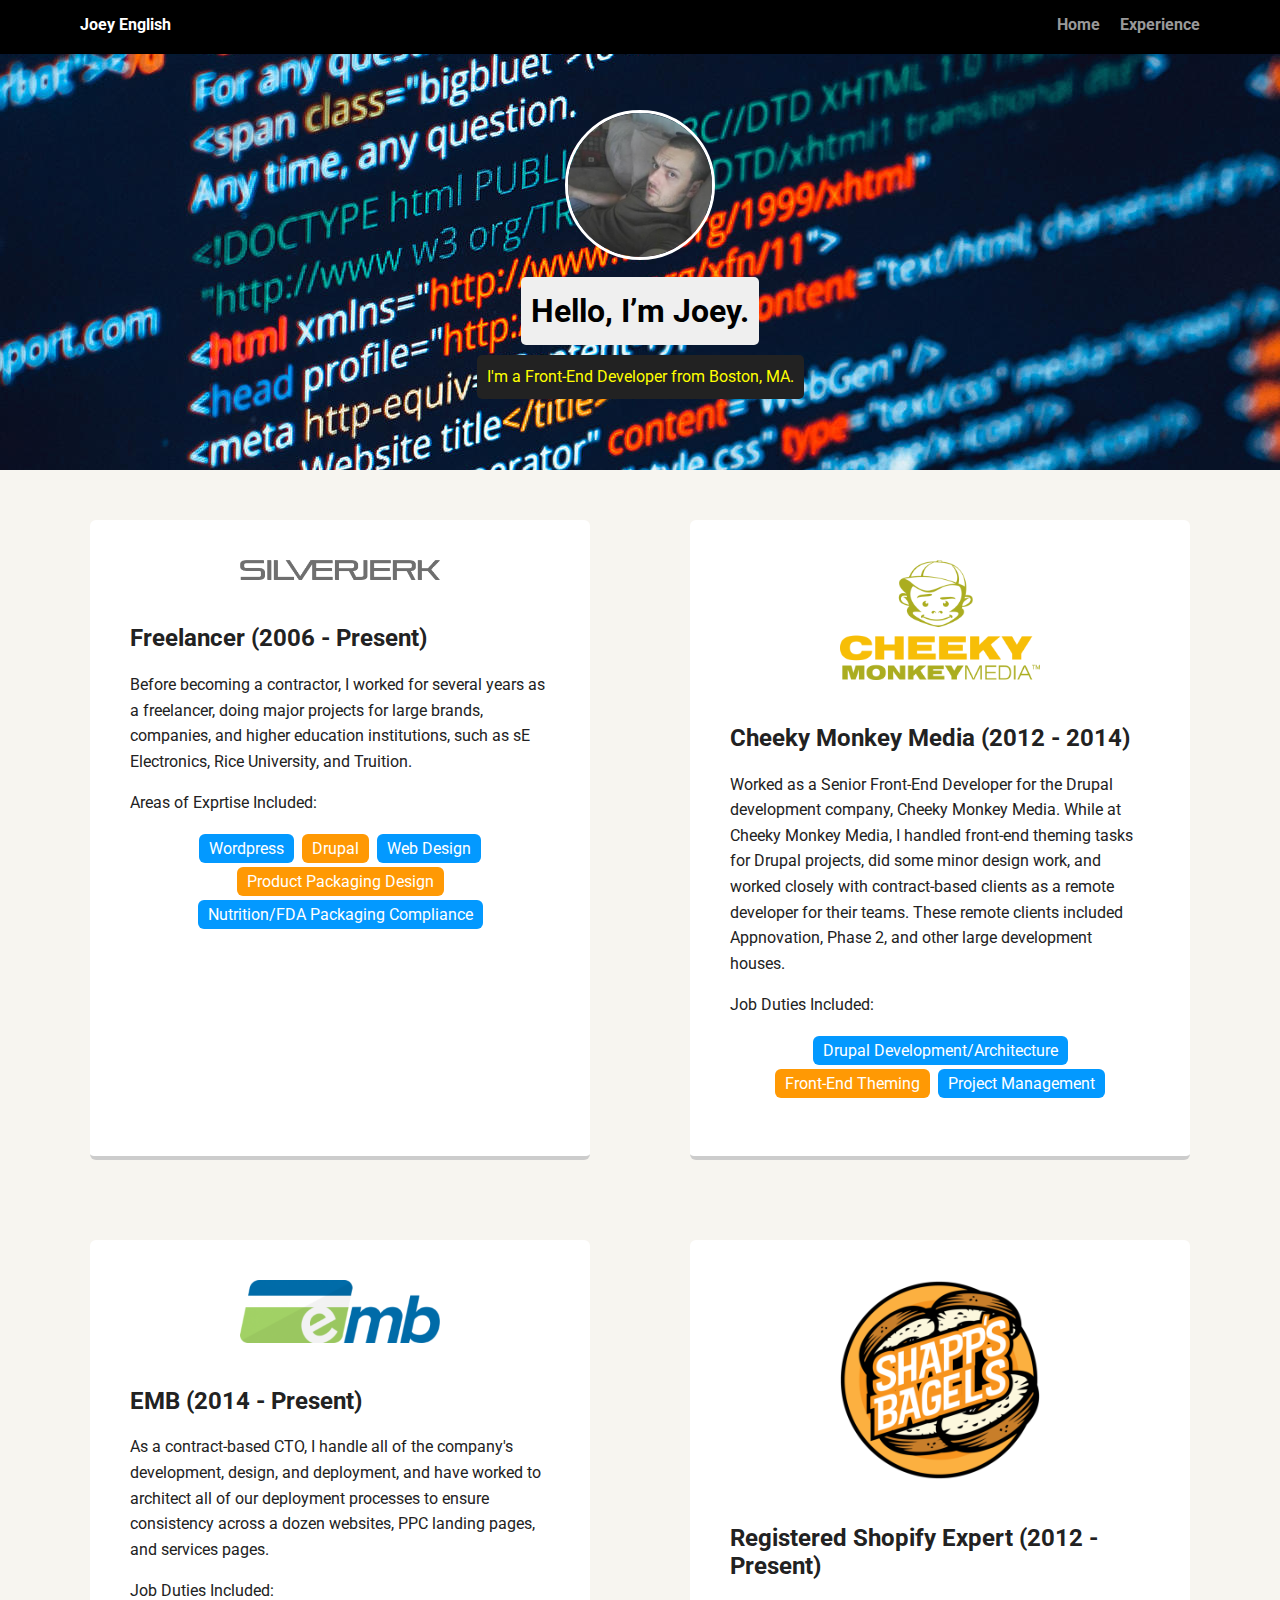
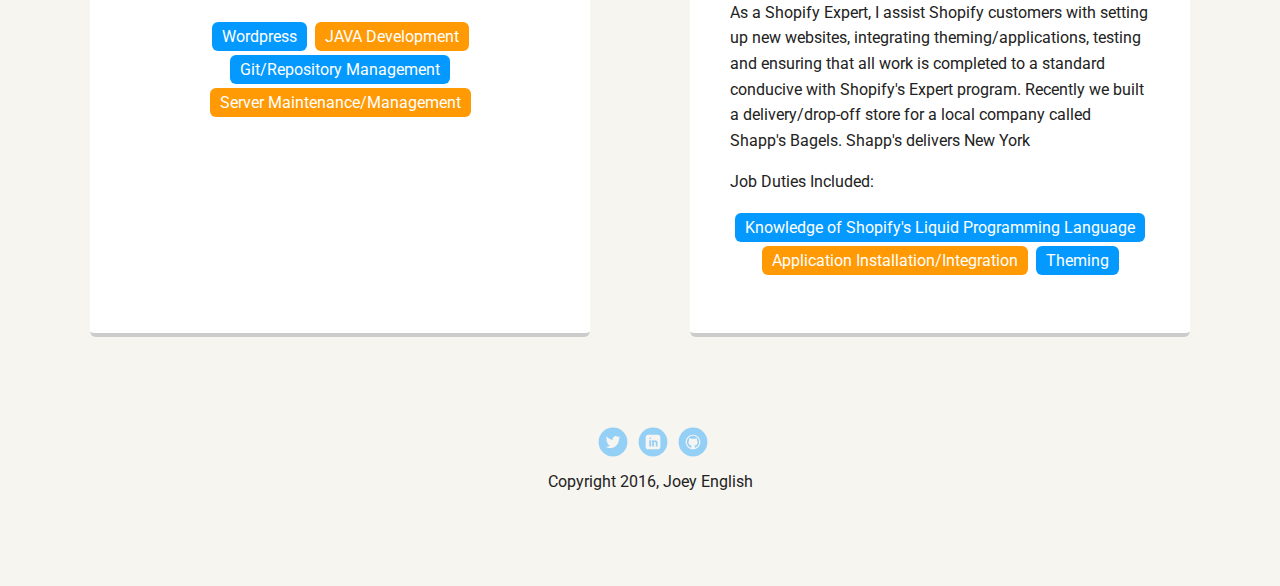
==== experience.html @ e80e9068 "Commiting Portfolio Project" ====
<!doctype html>
<html lang="en">
<head>
  <meta charset="utf-8">
  <title>Joey English's Profile</title>
  <meta name="viewport" content="width=device-width, initial-scale=1.0">
  <link rel="stylesheet" href="styles.css">
  <link href="https://fonts.googleapis.com/css?family=Muli%7CRoboto:400,300,500,700,900" rel="stylesheet"></head>
  <body class="experience-page">

    <div class="main-nav">
        <ul class="nav">
          <li class="name">Joey English</li>
          <li><a href="index.html">Home</a></li>
          <li><a href="experience.html">Experience</a></li>
        </ul>
    </div>

    <header>
      <img src="images/profile-image.jpeg" alt="Profile Image of Joey English" class="profile-image">
      <h1 class="tag name">Hello, I’m Joey.</h1>
      <p class="tag location">I'm a Front-End Developer from Boston, MA.</p>
    </header>

    <main class="flex">
      <div class="card">
        <div class="company-logo">
          <img src="images/svjk-logo.png" alt="Logo for Silverjerk">
        </div>
        <h2>Freelancer (2006 - Present)</h2>
        <p>Before becoming a contractor, I worked for several years as a freelancer, doing major projects for large brands, companies, and higher education institutions, such as sE Electronics, Rice University, and Truition.</p>
        <p>Areas of Exprtise Included:</p>
        <ul class="skills">
          <li>Wordpress</li>
          <li>Drupal</li>
          <li>Web Design</li>
          <li>Product Packaging Design</li>
          <li>Nutrition/FDA Packaging Compliance</li>
        </ul>
      </div> 

      <div class="card">
        <div class="company-logo">
          <img src="images/cmm-logo.png" alt="Logo for Cheeky Monkey Media">
        </div>
        <h2>Cheeky Monkey Media (2012 - 2014)</h2>
        <p>Worked as a Senior Front-End Developer for the Drupal development company, Cheeky Monkey Media. While at Cheeky Monkey Media, I handled front-end theming tasks for Drupal projects, did some minor design work, and worked closely with contract-based clients as a remote developer for their teams. These remote clients included Appnovation, Phase 2, and other large development houses.</p>
        <p>Job Duties Included:</p>
        <ul class="skills">
          <li>Drupal Development/Architecture</li>
          <li>Front-End Theming</li>
          <li>Project Management</li>
        </ul>
      </div> 
    </main>

    <main class="flex">
      <div class="card">
        <div class="company-logo">
          <img src="images/emb-logo.png" alt="Logo for Emerchantbroker">
        </div>
        <h2>EMB (2014 - Present)</h2>
        <p>As a contract-based CTO, I handle all of the company's development, design, and deployment, and have worked to architect all of our deployment processes to ensure consistency across a dozen websites, PPC landing pages, and services pages.</p>
        <p>Job Duties Included:</p>
        <ul class="skills">
          <li>Wordpress</li>
          <li>JAVA Development</li>
          <li>Git/Repository Management</li>
          <li>Server Maintenance/Management</li>
        </ul>
      </div> 

      <div class="card">
        <div class="company-logo">
          <img src="images/shapps-logo.png" alt="Logo for Shapp's Bagels">
        </div>
        <h2>Registered Shopify Expert (2012 - Present)</h2>
        <p>As a Shopify Expert, I assist Shopify customers with setting up new websites, integrating theming/applications, testing and ensuring that all work is completed to a standard conducive with Shopify's Expert program. Recently we built a delivery/drop-off store for a local company called Shapp's Bagels. Shapp's delivers New York </p>
        <p>Job Duties Included:</p>
        <ul class="skills">
          <li>Knowledge of Shopify's Liquid Programming Language</li>
          <li>Application Installation/Integration</li>
          <li>Theming</li>
        </ul>
      </div> 
    </main>   

    <footer>
      <ul>
        <li><a href="http://twitter.com/silverjerk" class="social twitter">Twitter</a></li>
        <li><a href="https://www.linkedin.com/in/silverjerk" class="social linkedin">LinkedIn</a></li>
        <li><a href="https://github.com/silverjerk" class="social github">Github</a></li>
      </ul>
      <p class="copyright">Copyright 2016, Joey English</p>
    </footer>
  </body>
  </html>
---- styles.css ----
/* Global Layout Set-up */
* { 
  box-sizing: border-box;
}

img {
  max-width:100%;
}
  
body {
  margin: 0;
  padding: 0;
  text-align: center;
  font-family: 'Roboto', sans-serif;
  color: #222;
  background: #f7f5f0;
}
/* Link Styles */

a {
  text-decoration: none;
  color: #999;
}
a:hover {
  color: #6633ff;
}

/* Section Styles */

.main-nav {
  width: 100%;
  background: black;
  min-height: 30px;
  padding: 10px;
  position: fixed;
  text-align: center;
}
.nav {
  display: flex;
  justify-content: space-around;
  font-weight: 700;
  list-style-type: none;
  margin: 0 auto;
  padding: 0;
}

.nav .name {
    display: block;
    margin-right: auto;
    color: white;
}
.nav li {
  padding: 5px 10px 10px 10px;
}
.nav a {
  transition: all .5s;
}
.nav a:hover {
  color: white
}

header {
  text-align: center;
  background: url('images/boston.jpg') no-repeat top center ;
  background-size: cover;
  overflow: hidden;
  padding-top: 60px;
}
body.experience-page header {
  background: url('images/experience-header.jpg') no-repeat top center ;
}
header {
  line-height: 1.5;
}
header .profile-image {
  margin-top: 50px;
  width: 150px;
  height: 150px;
  border-radius: 50%;
  border: 3px solid white;
  transition: all .5s;
}
header .profile-image:hover {
  transform: scale(1.2) rotate(5deg);
}
.tag {
  background-color: #efefef;
  color: black;
  padding: 10px;
  border-radius: 5px;
  display: table;
  margin: 10px auto;
} 
.location {
  background-color: #222;
  color: yellow;
}
.card {
  margin: 30px;
  padding: 20px 40px 40px;
  max-width: 500px;
  text-align: left;
  background: #fff;
  border-bottom: 4px solid #ccc;
  border-radius: 6px;
  transition: all .5s;
}
.card:hover {
  border-color: #ff99ff;
}

.quote {
  max-width:1200px;
  margin:0 auto;
}

.well {
  max-width:600px;
  margin: 30px auto;
  padding: 20px 40px 40px;
  text-align: left;
  background: #fff;
  border-bottom: 4px solid #ccc;
  border-radius: 6px;
  transition: all .5s;
}
.well:hover {
  color: #fff;
  background: #0399ff;
  border-color: #0061a2;
}

ul.skills {
  padding: 0;
  text-align: center;
}

.skills li {
  border-radius: 6px;
  display: inline-block;
  background: #ff9904;
  color: white;
  padding: 5px 10px;
  margin: 2px;
}

.skills li:nth-child(odd) {
  background: #0399ff;
}

.company-logo {
  text-align:center;
  padding:20px 0;
}

.company-logo img {
  width:200px;
  height:auto;
}

footer {
  width: 100%;
  min-height: 30px;
  padding: 20px 0 40px 20px;
}

footer .copyright {
  top: -8px;
  font-size: .75em;
}

footer ul {
  list-style-type: none;
  margin: 0;
  padding: 0;
}

footer ul li {
  display: inline-block;
}

a.social {
  display: inline-block;
  text-indent: -9999px;
  margin-left: 5px;
  width: 30px;
  height: 30px;
  background-size: 30px 30px;
  opacity: .4;
  transition: all .5s;
}
a.twitter {
  background-image: url(images/twitter.svg);
}
a.linkedin {
  background-image: url(images/linkedin.svg);
}
a.github {
  background-image: url(images/github.svg);
}
a.social:hover {
  opacity: 1;
}
.clearfix {
  clear: both;
}

/* Styles for larger screens */
@media screen and (min-width: 720px) {
  
  .flex {
      display: -ms-flexbox;      /* TWEENER - IE 10 */
      display: flex; 
      max-width: 1200px;
      -ms-flex-pack: distribute;
      justify-content: space-around;
      margin: 0 auto;
  }

  header {
    min-height: 470px;
  }

  .nav {
    max-width: 1200px;
    padding: 0 30px;
  }


  main {
    padding-top: 20px;
  }

  main p {
    line-height: 1.6em;
  }

  footer {
    font-size: 1.3em;
    max-width: 1200px;
    margin: 40px auto;
  }

}
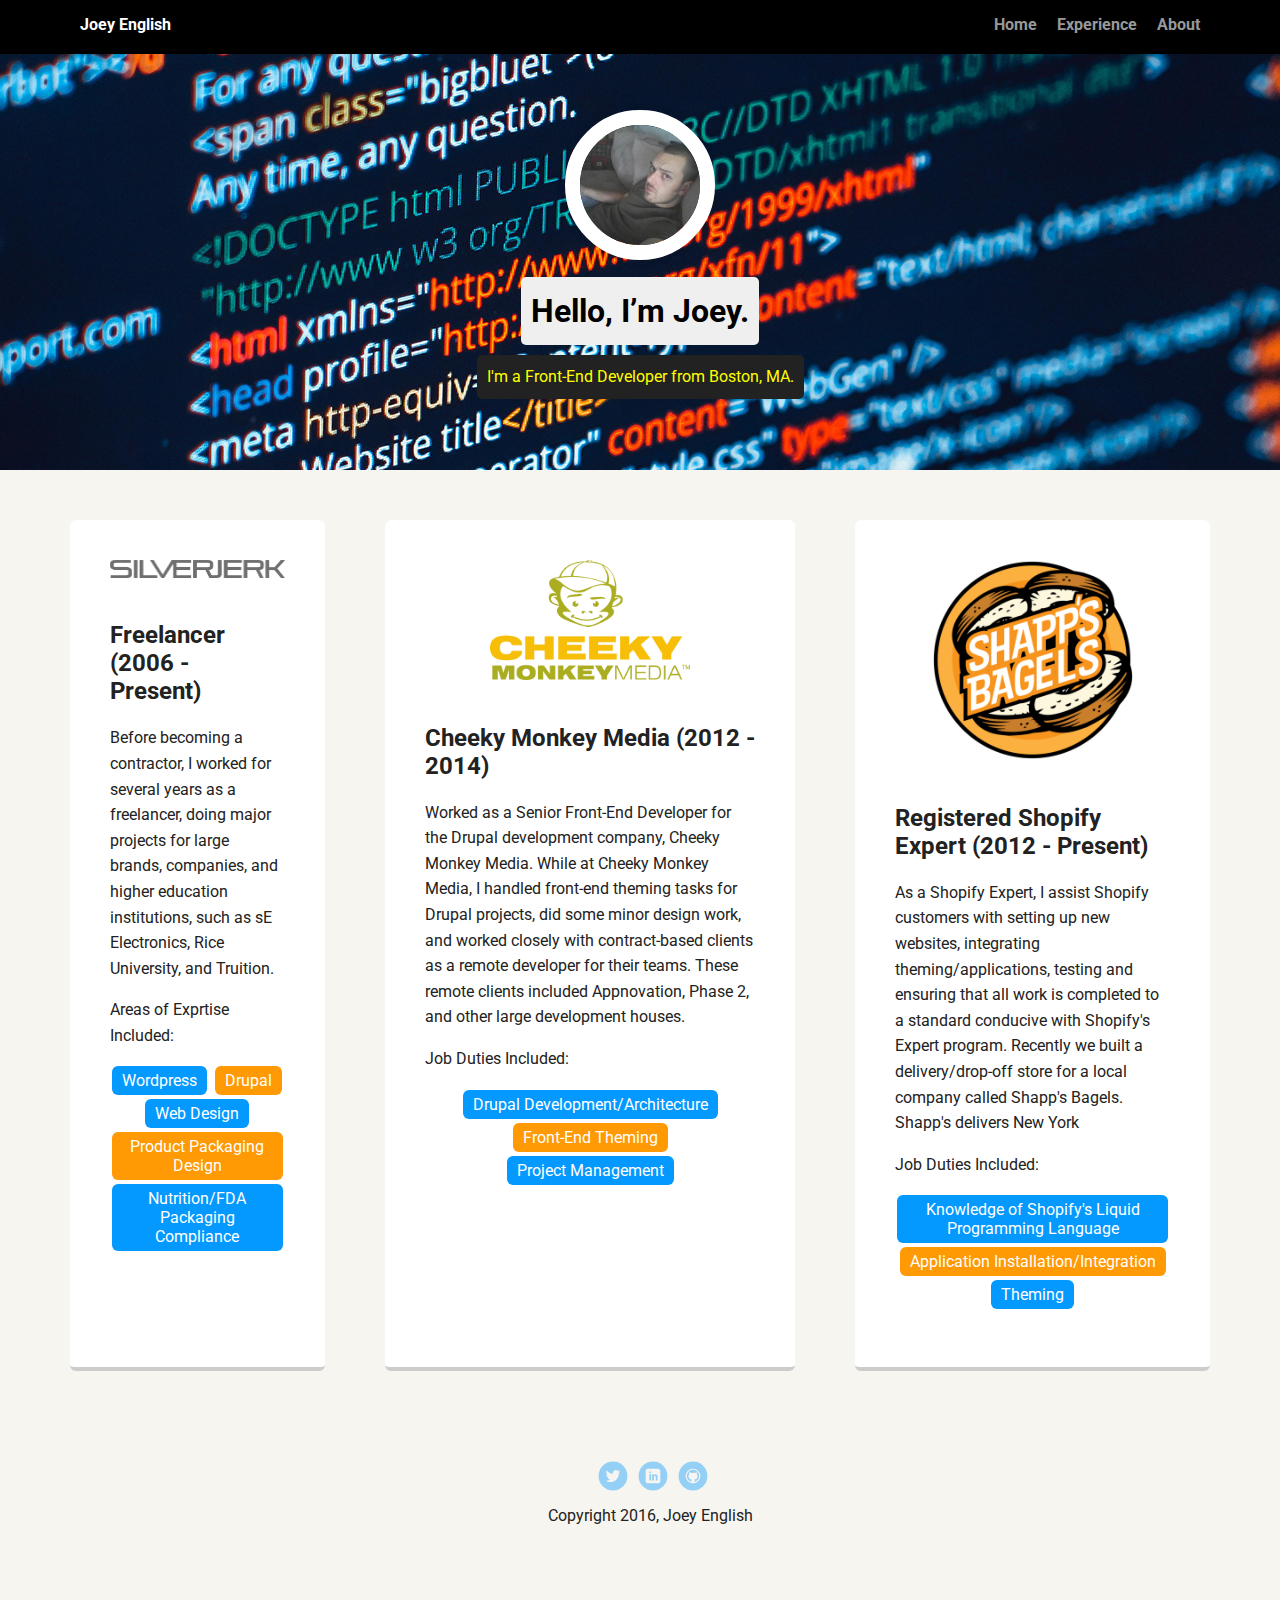
==== commit 8a769f1a: "Fixing up submission errros" ====
--- a/experience.html
+++ b/experience.html
@@ -13,6 +13,7 @@
           <li class="name">Joey English</li>
           <li><a href="index.html">Home</a></li>
           <li><a href="experience.html">Experience</a></li>
+          <li><a href="about.html">About</a></li>
         </ul>
     </div>
 
@@ -52,23 +53,6 @@
           <li>Project Management</li>
         </ul>
       </div> 
-    </main>
-
-    <main class="flex">
-      <div class="card">
-        <div class="company-logo">
-          <img src="images/emb-logo.png" alt="Logo for Emerchantbroker">
-        </div>
-        <h2>EMB (2014 - Present)</h2>
-        <p>As a contract-based CTO, I handle all of the company's development, design, and deployment, and have worked to architect all of our deployment processes to ensure consistency across a dozen websites, PPC landing pages, and services pages.</p>
-        <p>Job Duties Included:</p>
-        <ul class="skills">
-          <li>Wordpress</li>
-          <li>JAVA Development</li>
-          <li>Git/Repository Management</li>
-          <li>Server Maintenance/Management</li>
-        </ul>
-      </div> 
 
       <div class="card">
         <div class="company-logo">
@@ -82,8 +66,8 @@
           <li>Application Installation/Integration</li>
           <li>Theming</li>
         </ul>
-      </div> 
-    </main>   
+      </div>   
+    </main>
 
     <footer>
       <ul>
--- a/styles.css
+++ b/styles.css
@@ -77,11 +77,22 @@
   width: 150px;
   height: 150px;
   border-radius: 50%;
-  border: 3px solid white;
+  border: 15px solid #fff;
+  box-shadow: 0 0 10px rgba(0,0,0,.1);
   transition: all .5s;
 }
 header .profile-image:hover {
   transform: scale(1.2) rotate(5deg);
+  border-width:5px;
+  border-color:#ff9904;
+}
+.desk-setup {
+  width:1200px;
+  margin:0 auto;
+}
+.desk-setup img {
+  width:100%;
+  margin:0 30px;
 }
 .tag {
   background-color: #efefef;
@@ -105,6 +116,10 @@
   border-radius: 6px;
   transition: all .5s;
 }
+.card.large-card {
+  max-width:1100px;
+  text-align: center;
+}
 .card:hover {
   border-color: #ff99ff;
 }
@@ -116,7 +131,7 @@
 
 .well {
   max-width:600px;
-  margin: 30px auto;
+  margin: 30px;
   padding: 20px 40px 40px;
   text-align: left;
   background: #fff;
